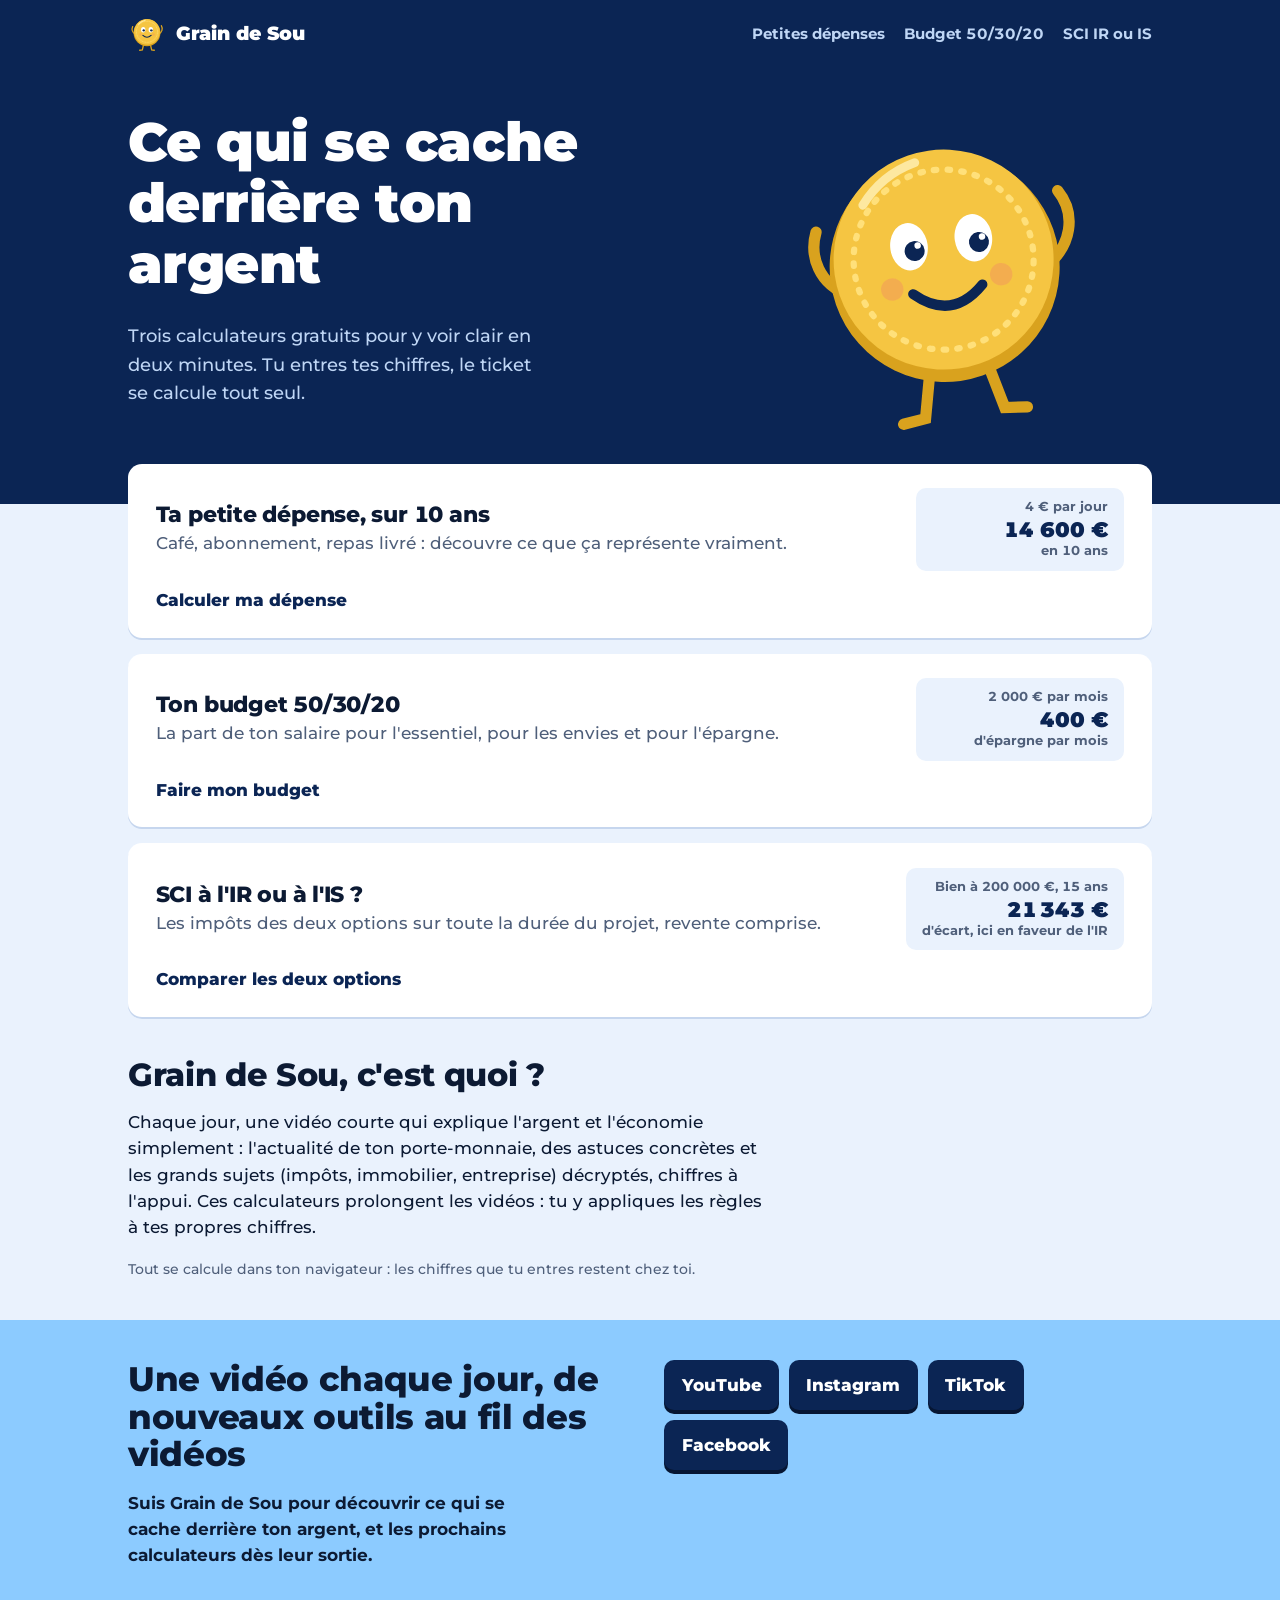
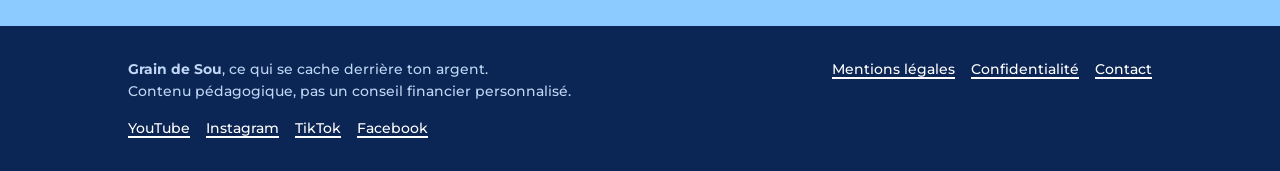
==== index.html @ 4efa2959 "Site de Grain de Sou : 3 calculateurs, version anonyme, palette bleue Co-Authored-By: Claude Opus 5." ====
<!DOCTYPE html>
<html lang="fr">
<head>
<meta charset="utf-8">
<meta name="viewport" content="width=device-width, initial-scale=1">
<title>Grain de Sou : les calculateurs gratuits</title>
<meta name="description" content="Calculateurs gratuits de Grain de Sou : le vrai prix des petites dépenses, le budget 50/30/20 et le comparatif SCI à l'IR ou à l'IS.">
<link rel="canonical" href="https://graindesou.studiominute.fr/">
<meta property="og:type" content="website">
<meta property="og:locale" content="fr_FR">
<meta property="og:site_name" content="Grain de Sou">
<meta property="og:title" content="Grain de Sou : les calculateurs gratuits">
<meta property="og:description" content="Calculateurs gratuits de Grain de Sou : le vrai prix des petites dépenses, le budget 50/30/20 et le comparatif SCI à l'IR ou à l'IS.">
<meta property="og:url" content="https://graindesou.studiominute.fr/">
<meta name="theme-color" content="#0B3D2E">
<link rel="icon" href="assets/sou.svg" type="image/svg+xml">
<link rel="preload" href="assets/fonts/montserrat-latin-900-normal.woff2" as="font" type="font/woff2" crossorigin>
<link rel="stylesheet" href="assets/style.css">
</head>
<body>
<header class="entete">
  <div class="cadre">
    <a class="marque" href=""><img src="assets/sou.svg" alt="" width="38" height="38">Grain de Sou</a>
    <nav class="nav" aria-label="Outils">
      <a href="petites-depenses/">Petites dépenses</a>
      <a href="budget/">Budget 50/30/20</a>
      <a href="sci-ir-ou-is/">SCI IR ou IS</a>
    </nav>
  </div>
</header>
<main>
<section class="accueil-haut">
  <div class="cadre">
    <div>
      <h1>Ce qui se cache derrière ton argent</h1>
      <p>Trois calculateurs gratuits pour y voir clair en deux minutes. Tu entres tes chiffres, le ticket se calcule tout seul.</p>
    </div>
    <svg class="sou-geant" xmlns="http://www.w3.org/2000/svg" viewBox="0 0 240 260" role="img" aria-label="Sou, la pièce mascotte de Grain de Sou">
  <g stroke="#D9A21E" stroke-width="9" stroke-linecap="round" fill="none">
    <path d="M42 140 C18 128 14 104 22 86"/>
    <path d="M198 140 C224 126 230 100 218 80"/>
    <path d="M96 212 L88 246 L70 248"/>
    <path d="M144 212 L152 246 L170 248"/>
  </g>
  <circle cx="120" cy="128" r="92" fill="#D9A21E"/>
  <circle cx="120" cy="122" r="88" fill="#F5C542"/>
  <circle cx="120" cy="122" r="72" fill="none" stroke="#FFE07A" stroke-width="5" stroke-dasharray="2 9" stroke-linecap="round"/>
  <ellipse cx="94" cy="108" rx="15" ry="19" fill="#fff"/>
  <ellipse cx="146" cy="108" rx="15" ry="19" fill="#fff"/>
  <circle cx="98" cy="112" r="8" fill="#0B2554"/>
  <circle cx="150" cy="112" r="8" fill="#0B2554"/>
  <circle cx="101" cy="108" r="2.6" fill="#fff"/>
  <circle cx="153" cy="108" r="2.6" fill="#fff"/>
  <path d="M92 146 Q120 172 148 146" fill="none" stroke="#0B2554" stroke-width="8" stroke-linecap="round"/>
  <circle cx="76" cy="140" r="9" fill="#F29C5A" opacity=".55"/>
  <circle cx="164" cy="140" r="9" fill="#F29C5A" opacity=".55"/>
  <path d="M62 70 Q80 48 108 42" fill="none" stroke="#FFF2B8" stroke-width="7" stroke-linecap="round" opacity=".8"/>
</svg>

  </div>
</section>
<div class="cadre outils">
  <a class="outil-ligne" href="petites-depenses/">
    <div><h2>Ta petite dépense, sur 10 ans</h2><p>Café, abonnement, repas livré : découvre ce que ça représente vraiment.</p></div>
    <div class="apercu"><small>4 € par jour</small><b>14 600 €</b><small>en 10 ans</small></div>
    <span class="ouvrir">Calculer ma dépense</span>
  </a>
  <a class="outil-ligne" href="budget/">
    <div><h2>Ton budget 50/30/20</h2><p>La part de ton salaire pour l'essentiel, pour les envies et pour l'épargne.</p></div>
    <div class="apercu"><small>2 000 € par mois</small><b>400 €</b><small>d'épargne par mois</small></div>
    <span class="ouvrir">Faire mon budget</span>
  </a>
  <a class="outil-ligne" href="sci-ir-ou-is/">
    <div><h2>SCI à l'IR ou à l'IS ?</h2><p>Les impôts des deux options sur toute la durée du projet, revente comprise.</p></div>
    <div class="apercu"><small>Bien à 200 000 €, 15 ans</small><b>21 343 €</b><small>d'écart, ici en faveur de l'IR</small></div>
    <span class="ouvrir">Comparer les deux options</span>
  </a>
</div>
<section class="cadre" style="padding-top:2.5rem"><div class="lecture">
  <h2>Grain de Sou, c'est quoi ?</h2>
  <p>Chaque jour, une vidéo courte qui explique l'argent et l'économie simplement : l'actualité de ton porte-monnaie, des astuces concrètes et les grands sujets (impôts, immobilier, entreprise) décryptés, chiffres à l'appui. Ces calculateurs prolongent les vidéos : tu y appliques les règles à tes propres chiffres.</p>
  <p class="petit">Tout se calcule dans ton navigateur : les chiffres que tu entres restent chez toi.</p>
</div></section>
<section class="inscription" aria-labelledby="titre-suivre">
  <div class="cadre">
    <div>
      <h2 id="titre-suivre">Une vidéo chaque jour, de nouveaux outils au fil des vidéos</h2>
      <p class="promesse">Suis Grain de Sou pour découvrir ce qui se cache derrière ton argent, et les prochains calculateurs dès leur sortie.</p>
    </div>
    <nav class="liens-reseaux" aria-label="Grain de Sou sur les réseaux"><a href="https://www.youtube.com/@graindesou" rel="noopener">YouTube</a><a href="https://www.instagram.com/graindesou" rel="noopener">Instagram</a><a href="https://www.tiktok.com/@graindesou" rel="noopener">TikTok</a><a href="https://www.facebook.com/profile.php?id=1434997603028314" rel="noopener">Facebook</a></nav>
  </div>
</section>
</main>
<footer class="pied-page">
  <div class="cadre">
    <div>
      <p><strong>Grain de Sou</strong>, ce qui se cache derrière ton argent.<br>Contenu pédagogique, pas un conseil financier personnalisé.</p>
      <nav aria-label="Réseaux"><a href="https://www.youtube.com/@graindesou" rel="noopener">YouTube</a> <a href="https://www.instagram.com/graindesou" rel="noopener">Instagram</a> <a href="https://www.tiktok.com/@graindesou" rel="noopener">TikTok</a> <a href="https://www.facebook.com/profile.php?id=1434997603028314" rel="noopener">Facebook</a></nav>
    </div>
    <nav aria-label="Informations">
      <a href="mentions-legales/">Mentions légales</a>
      <a href="confidentialite/">Confidentialité</a>
      <a href="mailto:graindesou@studiominute.fr">Contact</a>
    </nav>
  </div>
</footer>
<script src="assets/commun.js"></script>
</body>
</html>
---- assets/style.css ----
/* Grain de Sou – feuille de style commune */

@font-face { font-family: "Montserrat"; font-weight: 500; font-display: swap; src: url("fonts/montserrat-latin-500-normal.woff2") format("woff2"); }
@font-face { font-family: "Montserrat"; font-weight: 700; font-display: swap; src: url("fonts/montserrat-latin-700-normal.woff2") format("woff2"); }
@font-face { font-family: "Montserrat"; font-weight: 800; font-display: swap; src: url("fonts/montserrat-latin-800-normal.woff2") format("woff2"); }
@font-face { font-family: "Montserrat"; font-weight: 900; font-display: swap; src: url("fonts/montserrat-latin-900-normal.woff2") format("woff2"); }

:root {
  /* Palette « tout en bleus » (choix du 16/11/2026) ; les noms historiques sont gardés */
  --vert: #0B2554;          /* bleu marine : en-têtes, titres de chiffres */
  --vert-2: #173C80;        /* bleu roi */
  --or: #8CCBFF;            /* bleu ciel : accent, bande du bas */
  --or-fonce: #1F63D1;
  --sauge: #EAF2FD;         /* fond de page */
  --papier: #FFFFFF;        /* ticket */
  --encre: #0C1A33;
  --gris: #4F5F7A;
  --trait: #C6D6EE;
  --rouge: #B3361F;
  --vert-vif: #1F63D1;      /* montants positifs */
  --sur-fonce: #BFD6F5;
  --ombre-bouton: #061633;
  --rang-pair: #F4F8FE;
  --choix-actif: #DCEBFF;
  --avert-fond: #E3F1FF;
  --texte-bande: var(--encre);
  --mesure: 40rem;
  --rayon: 14px;
}

* { box-sizing: border-box; }
html { -webkit-text-size-adjust: 100%; }
body {
  margin: 0;
  font-family: "Montserrat", system-ui, sans-serif;
  font-weight: 500;
  font-size: 1.0625rem;
  line-height: 1.55;
  color: var(--encre);
  background: var(--sauge);
  font-variant-numeric: tabular-nums;
}
img, svg { display: block; max-width: 100%; }
a { color: var(--vert); text-decoration-thickness: 2px; text-underline-offset: 3px; }
a:hover { color: var(--vert-2); }
:focus-visible { outline: 3px solid var(--or); outline-offset: 3px; border-radius: 4px; }

h1, h2, h3 { line-height: 1.12; margin: 0 0 .5em; letter-spacing: -0.01em; }
h1 { font-weight: 900; font-size: clamp(2rem, 7vw, 3.4rem); }
h2 { font-weight: 800; font-size: clamp(1.45rem, 4.2vw, 2rem); }
h3 { font-weight: 800; font-size: 1.15rem; }
p { margin: 0 0 1em; }
.petit { font-size: .9rem; color: var(--gris); }

.cadre { width: min(100% - 2.5rem, 64rem); margin-inline: auto; }
.lecture { max-width: var(--mesure); }

/* ---------- En-tête ---------- */
.entete { background: var(--vert); color: #fff; }
.entete .cadre { display: flex; align-items: center; justify-content: space-between; gap: 1rem; padding: .9rem 0; }
.marque { display: flex; align-items: center; gap: .6rem; color: #fff; text-decoration: none; font-weight: 900; font-size: 1.2rem; }
.marque:hover { color: var(--or); }
.marque svg { width: 38px; height: 38px; }
.nav { display: flex; gap: 1.2rem; flex-wrap: wrap; }
.nav a { color: var(--sur-fonce); text-decoration: none; font-weight: 700; font-size: .95rem; }
.nav a:hover, .nav a[aria-current="page"] { color: var(--or); }
@media (max-width: 640px) { .nav { display: none; } }

/* ---------- Accueil ---------- */
.accueil-haut { background: var(--vert); color: #fff; padding: 2.5rem 0 4.5rem; overflow: hidden; }
.accueil-haut .cadre { display: grid; grid-template-columns: 1.4fr 1fr; align-items: center; gap: 2rem; }
.accueil-haut h1 { color: #fff; max-width: 14ch; }
.accueil-haut h1 span { color: var(--or); display: block; }
.accueil-haut p { color: var(--sur-fonce); font-size: 1.15rem; max-width: 34ch; }
.sou-geant { width: min(100%, 300px); justify-self: center; transform: rotate(-8deg); }
@media (prefers-reduced-motion: no-preference) {
  .sou-geant { animation: rebond 3.2s ease-in-out infinite; }
  @keyframes rebond { 0%,100% { transform: rotate(-8deg) translateY(0); } 50% { transform: rotate(-4deg) translateY(-10px); } }
}
@media (max-width: 700px) {
  .accueil-haut .cadre { grid-template-columns: 1fr; }
  .sou-geant { width: 150px; order: -1; justify-self: start; }
}

.outils { margin-top: -2.5rem; display: grid; gap: 1rem; }
.outil-ligne {
  display: grid; grid-template-columns: 1fr auto; gap: 1rem 2rem; align-items: center;
  background: var(--papier); border-radius: var(--rayon); padding: 1.4rem 1.6rem;
  text-decoration: none; color: var(--encre); border: 2px solid transparent;
  box-shadow: 0 2px 0 var(--trait);
}
.outil-ligne:hover { border-color: var(--or); color: var(--encre); }
.outil-ligne h2 { font-size: 1.35rem; margin-bottom: .25rem; }
.outil-ligne p { margin: 0; color: var(--gris); }
.outil-ligne .apercu {
  font-weight: 800; background: var(--sauge); border-radius: 10px; padding: .7rem 1rem; text-align: right; min-width: 13rem; line-height: 1.3;
}
.apercu small { display: block; font-weight: 600; color: var(--gris); font-size: .8rem; }
.apercu b { font-size: 1.3rem; font-weight: 900; color: var(--vert); }
.outil-ligne .ouvrir { grid-column: 1 / -1; font-weight: 800; color: var(--vert); }
@media (max-width: 640px) { .outil-ligne { grid-template-columns: 1fr; } .outil-ligne .apercu { text-align: left; min-width: 0; } }

/* ---------- Pages outil ---------- */
.outil-haut { background: var(--vert); color: #fff; padding: 2rem 0 2.2rem; }
.outil-haut h1 { color: #fff; font-size: clamp(1.8rem, 6vw, 2.8rem); max-width: 20ch; }
.outil-haut p { color: var(--sur-fonce); max-width: 46ch; margin: 0; font-size: 1.1rem; }

.atelier { display: grid; grid-template-columns: minmax(0, 1fr) minmax(0, 25rem); gap: 2rem; align-items: start; padding: 2rem 0 1rem; }
@media (max-width: 860px) { .atelier { grid-template-columns: 1fr; } }

.saisie { background: #fff; border-radius: var(--rayon); padding: 1.5rem; box-shadow: 0 2px 0 var(--trait); }
.saisie fieldset { border: 0; padding: 0; margin: 0 0 1.5rem; }
.saisie fieldset:last-child { margin-bottom: 0; }
.saisie legend { font-weight: 800; font-size: 1.05rem; padding: 0; margin-bottom: .8rem; color: var(--vert); }
.champs { display: grid; grid-template-columns: repeat(auto-fit, minmax(13rem, 1fr)); gap: 1rem 1.2rem; }
.champ label, .champ .titre { display: block; font-weight: 700; font-size: .95rem; margin-bottom: .3rem; }
.champ .aide { display: block; font-size: .82rem; color: var(--gris); margin-top: .25rem; line-height: 1.35; }
.unite { display: flex; align-items: stretch; border: 2px solid var(--trait); border-radius: 10px; background: #fff; overflow: hidden; }
.unite:focus-within { border-color: var(--vert); }
.unite input, .unite select { flex: 1; min-width: 0; border: 0; padding: .65rem .75rem; font: inherit; font-weight: 700; color: var(--encre); background: transparent; }
.unite input:focus, .unite select:focus { outline: none; }
.unite span { display: grid; place-items: center; padding: 0 .75rem; background: var(--sauge); color: var(--gris); font-weight: 700; font-size: .9rem; }
select.seul, input.seul { width: 100%; border: 2px solid var(--trait); border-radius: 10px; padding: .65rem .75rem; font: inherit; font-weight: 700; color: var(--encre); background: #fff; }
select.seul:focus, input.seul:focus { outline: none; border-color: var(--vert); }

.raccourcis { display: flex; flex-wrap: wrap; gap: .5rem; margin-bottom: 1.2rem; }
.raccourcis button {
  font: inherit; font-size: .9rem; font-weight: 700; border: 2px solid var(--trait); background: var(--sauge);
  color: var(--encre); border-radius: 999px; padding: .4rem .85rem; cursor: pointer;
}
.raccourcis button:hover { border-color: var(--or); }
.raccourcis button[aria-pressed="true"] { background: var(--or); border-color: var(--or); }

.choix { display: flex; flex-wrap: wrap; gap: .5rem; }
.choix label { display: inline-flex; align-items: center; gap: .4rem; border: 2px solid var(--trait); border-radius: 10px; padding: .45rem .75rem; font-weight: 700; font-size: .92rem; cursor: pointer; }
.choix input { accent-color: var(--vert); }
.choix label:has(input:checked) { border-color: var(--vert); background: var(--choix-actif); }
.case { display: flex; gap: .6rem; align-items: flex-start; font-weight: 700; font-size: .95rem; cursor: pointer; }
.case input { margin-top: .25rem; accent-color: var(--vert); width: 1.1rem; height: 1.1rem; flex: none; }

details.plus { border-top: 2px dashed var(--trait); padding-top: 1rem; }
details.plus summary { cursor: pointer; font-weight: 800; color: var(--vert); }
details.plus[open] summary { margin-bottom: 1rem; }

/* ---------- Le ticket (résultat) ---------- */
.ticket {
  position: sticky; top: 1rem;
  background: var(--papier); color: var(--encre);
  padding: 1.6rem 1.5rem 2.4rem;
  --dent: 12px;
  -webkit-mask: conic-gradient(from -45deg at bottom, #0000, #000 1deg 89deg, #0000 90deg) bottom / calc(2 * var(--dent)) var(--dent) repeat-x, linear-gradient(#000 0 0) top / 100% calc(100% - var(--dent)) no-repeat;
          mask: conic-gradient(from -45deg at bottom, #0000, #000 1deg 89deg, #0000 90deg) bottom / calc(2 * var(--dent)) var(--dent) repeat-x, linear-gradient(#000 0 0) top / 100% calc(100% - var(--dent)) no-repeat;
  filter: drop-shadow(0 3px 0 rgba(0,0,0,.10));
}
@media (max-width: 860px) { .ticket { position: static; } }
.ticket-tete { text-align: center; border-bottom: 2px dashed var(--trait); padding-bottom: .9rem; margin-bottom: .9rem; }
.ticket-tete strong { display: block; font-weight: 900; font-size: 1.05rem; letter-spacing: .02em; }
.ticket-tete span { font-size: .82rem; color: var(--gris); }
.ligne { display: flex; justify-content: space-between; gap: 1rem; padding: .3rem 0; font-size: .97rem; }
.ligne b { font-weight: 800; white-space: nowrap; }
.ligne.sep { border-top: 2px dashed var(--trait); margin-top: .5rem; padding-top: .8rem; }
.total { border-top: 3px solid var(--encre); margin-top: .9rem; padding-top: .9rem; }
.total .etiquette { font-weight: 800; font-size: .95rem; }
.total .montant { display: block; font-weight: 900; font-size: clamp(2.2rem, 8vw, 2.9rem); line-height: 1.05; color: var(--vert); letter-spacing: -0.02em; }
.total .montant.rouge { color: var(--rouge); }
.ticket .phrase { margin: 1rem 0 0; font-weight: 700; font-size: .98rem; }
.ticket .pied { margin: 1rem 0 0; font-size: .8rem; color: var(--gris); text-align: center; }
.positif { color: var(--vert-vif); }
.negatif { color: var(--rouge); }

/* Barres (budget, SCI) */
.barres { display: grid; gap: .8rem; margin-top: 1rem; }
.barre .haut { display: flex; justify-content: space-between; font-weight: 700; font-size: .9rem; margin-bottom: .25rem; }
.barre .piste { height: 14px; background: var(--sauge); border-radius: 99px; position: relative; overflow: hidden; }
.barre .rempli { height: 100%; border-radius: 99px; background: var(--vert); transition: width .35s ease; }
.barre .rempli.or { background: var(--or); }
.barre .rempli.rouge { background: var(--rouge); }
.barre .repere { position: absolute; top: -3px; bottom: -3px; width: 3px; background: var(--encre); }
@media (prefers-reduced-motion: reduce) { .barre .rempli { transition: none; } }

/* ---------- Explications ---------- */
.explications { padding: 1.5rem 0 1rem; }
.explications h2 { margin-top: 1.5rem; }
.explications ul { padding-left: 1.2rem; }
.explications li { margin-bottom: .45rem; }
.tableau-defile { overflow-x: auto; background: #fff; border-radius: var(--rayon); box-shadow: 0 2px 0 var(--trait); }
table { border-collapse: collapse; width: 100%; font-size: .9rem; }
th, td { padding: .55rem .75rem; text-align: right; white-space: nowrap; border-bottom: 1px solid var(--sauge); }
th:first-child, td:first-child { text-align: left; }
thead th { background: var(--vert); color: #fff; font-weight: 700; white-space: normal; vertical-align: bottom; line-height: 1.25; min-width: 7rem; }
thead th:first-child { min-width: 0; }
tbody tr:nth-child(even) { background: var(--rang-pair); }
tfoot td { font-weight: 900; border-top: 2px solid var(--encre); }

.avertissement { background: var(--avert-fond); border-left: 5px solid var(--or); padding: 1rem 1.2rem; border-radius: 0 10px 10px 0; font-size: .95rem; }
.avertissement p:last-child { margin-bottom: 0; }

/* ---------- Inscription ---------- */
.inscription { background: var(--or); color: var(--texte-bande); padding: 2.5rem 0; margin-top: 2.5rem; }
.inscription .cadre { display: grid; grid-template-columns: 1fr 1fr; gap: 1.5rem 3rem; align-items: start; }
@media (max-width: 760px) { .inscription .cadre { grid-template-columns: 1fr; } }
.inscription h2 { font-size: clamp(1.5rem, 5vw, 2.1rem); }
.inscription .promesse { font-weight: 600; max-width: 36ch; }
.form-inscription { display: grid; gap: .8rem; }
.form-inscription .rangee { display: flex; gap: .5rem; flex-wrap: wrap; }
.form-inscription input[type="email"] { flex: 1 1 14rem; min-width: 0; border: 3px solid var(--encre); border-radius: 10px; padding: .75rem .9rem; font: inherit; font-weight: 700; background: #fff; }
.form-inscription input[type="email"]:focus { outline: 3px solid var(--vert); outline-offset: 2px; }
.bouton {
  font: inherit; font-weight: 900; background: var(--vert); color: #fff; border: 0; border-radius: 10px;
  padding: .85rem 1.3rem; cursor: pointer; box-shadow: 0 4px 0 var(--ombre-bouton);
}
.bouton:hover { background: var(--vert-2); }
.bouton:active { transform: translateY(2px); box-shadow: 0 2px 0 var(--ombre-bouton); }
.bouton[disabled] { opacity: .6; cursor: wait; }
.form-inscription .case { font-weight: 600; font-size: .88rem; }
.form-inscription .case input { accent-color: var(--vert); }
.message-form { font-weight: 800; min-height: 1.5em; margin: 0; }
.message-form.erreur { color: var(--rouge); }
.cache-robot { position: absolute; left: -9999px; width: 1px; height: 1px; overflow: hidden; }

/* ---------- Pied de page ---------- */
.pied-page { background: var(--vert); color: var(--sur-fonce); padding: 2rem 0; font-size: .9rem; }
.pied-page .cadre { display: flex; flex-wrap: wrap; justify-content: space-between; gap: 1rem; }
.pied-page a { color: #fff; }
.pied-page nav { display: flex; flex-wrap: wrap; gap: 1rem; }

/* ---------- Pages de texte ---------- */
.texte { background: #fff; border-radius: var(--rayon); padding: 2rem 1.6rem; margin: 2rem auto; box-shadow: 0 2px 0 var(--trait); }
.texte h1 { font-size: clamp(1.8rem, 5vw, 2.4rem); }
.texte h2 { font-size: 1.3rem; margin-top: 1.8rem; }
.a-completer { background: #FFE58F; padding: 0 .3em; border-radius: 4px; font-weight: 700; }

.visually-hidden { position: absolute !important; width: 1px; height: 1px; overflow: hidden; clip: rect(0 0 0 0); white-space: nowrap; }

/* Résumé collant sur téléphone : le résultat reste visible pendant la saisie */
.resume-mobile { display: none; }
@media (max-width: 860px) {
  .resume-mobile {
    display: flex; position: fixed; left: .75rem; right: .75rem; bottom: .75rem; z-index: 10;
    align-items: center; justify-content: space-between; gap: .8rem;
    background: var(--vert); color: #fff; border-radius: 12px; padding: .7rem 1rem;
    text-decoration: none; font-weight: 700; font-size: .92rem; box-shadow: 0 6px 18px rgba(11,61,46,.35);
  }
  .resume-mobile b { color: var(--or); font-weight: 900; font-size: 1.1rem; white-space: nowrap; }
  .resume-mobile[hidden] { display: none; }
}
@media (max-width: 860px) { body:has(.ticket) { padding-bottom: 4.5rem; } }

/* Bande « Suis Grain de Sou » (tant que l'inscription est fermée) */
.liens-reseaux { display: flex; flex-wrap: wrap; gap: .6rem; }
.liens-reseaux a { font-weight: 800; text-decoration: none; background: var(--vert); color: #fff; border-radius: 10px; padding: .75rem 1.1rem; box-shadow: 0 4px 0 var(--ombre-bouton); }
.liens-reseaux a:hover { background: var(--vert-2); color: #fff; }
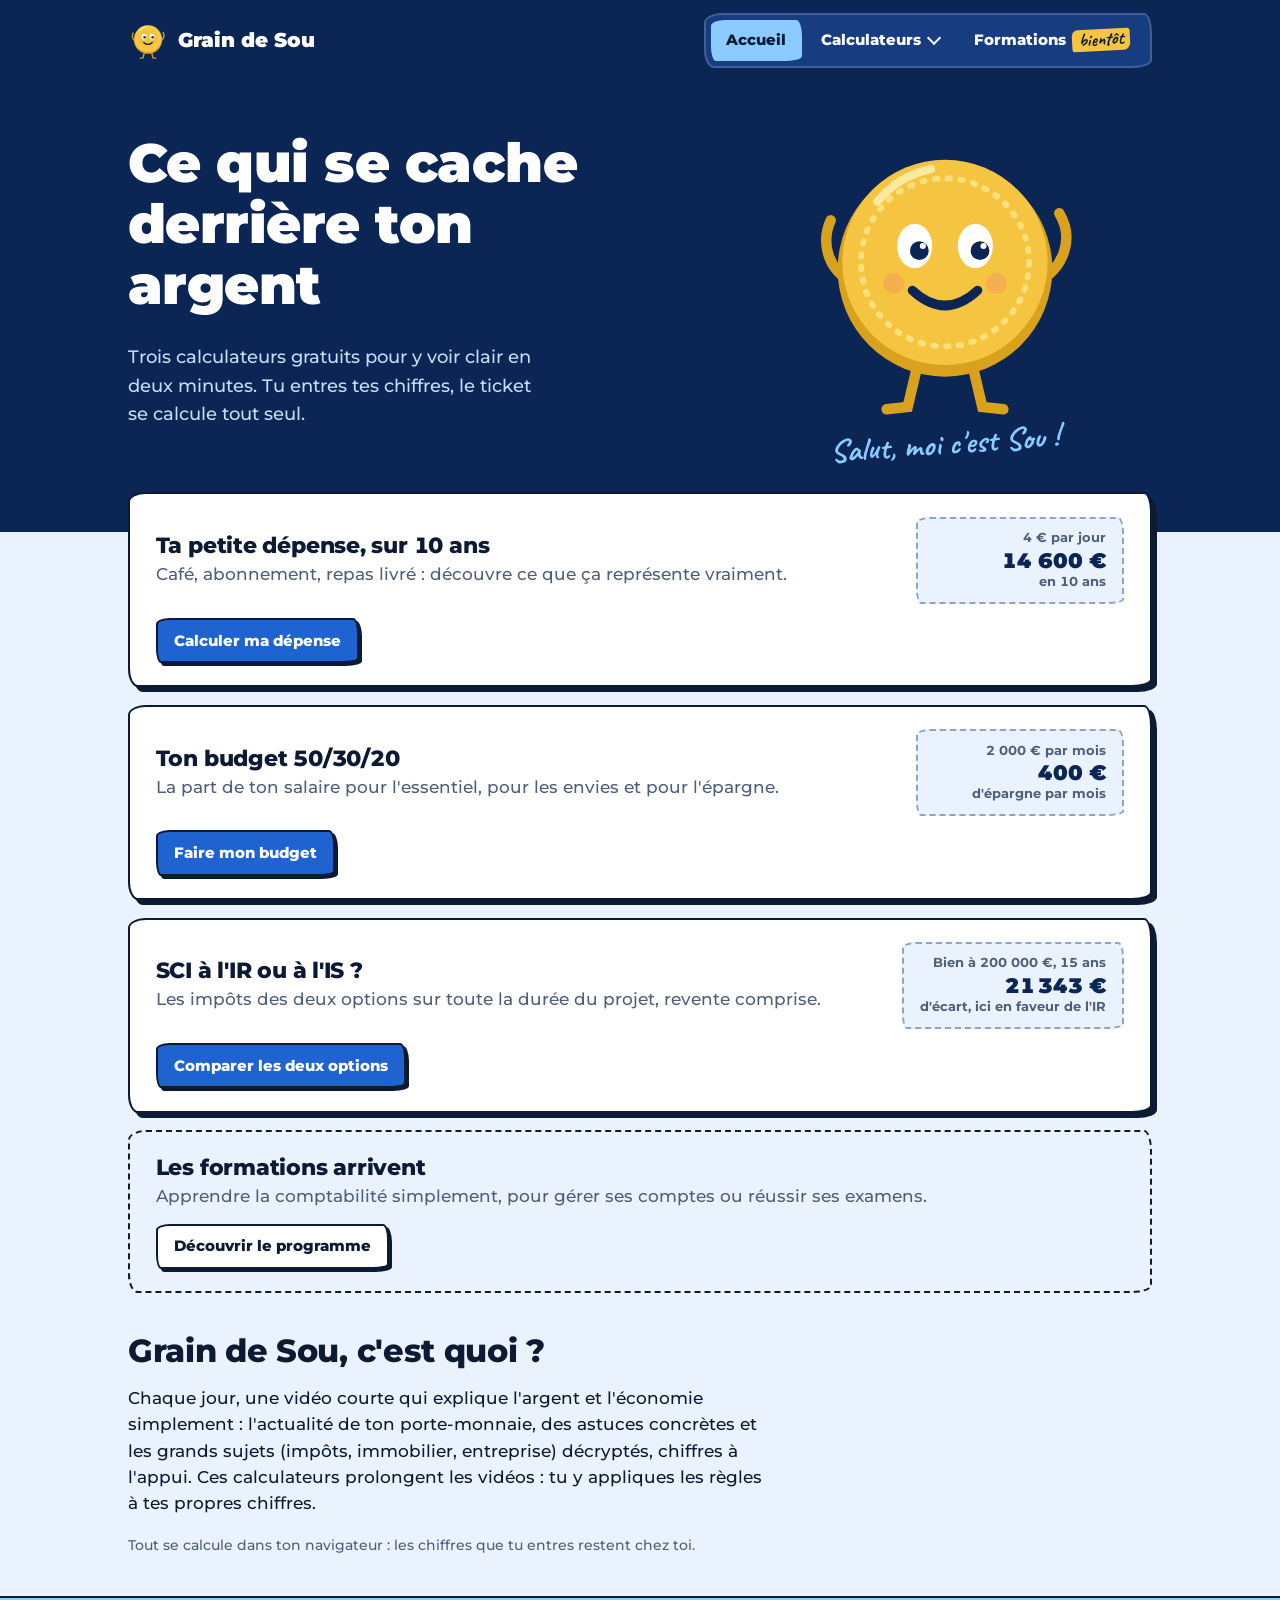
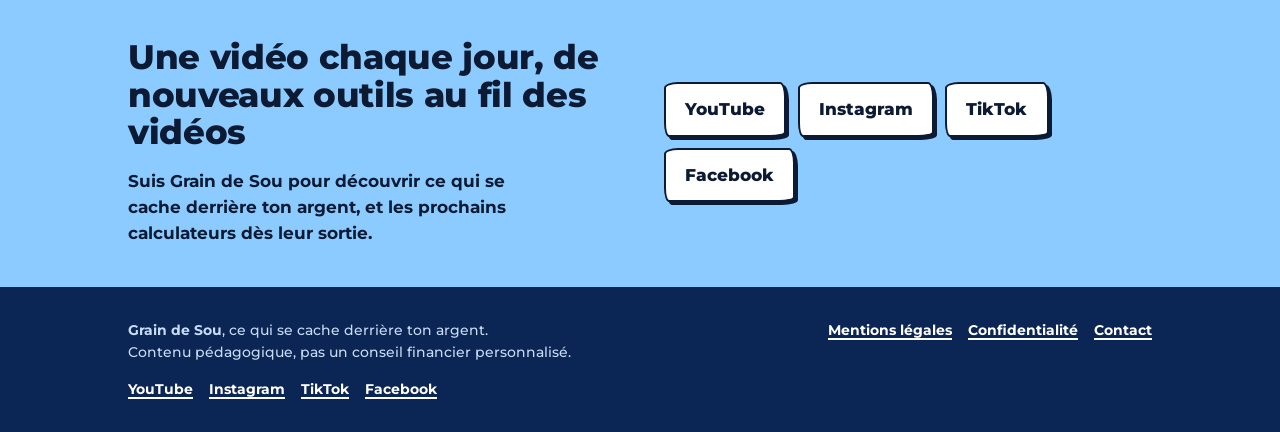
==== commit 3d153e66: "Menu encadré (Accueil, Calculateurs en liste déroulante, Formations), style fait main, boutons visib" ====
--- a/index.html
+++ b/index.html
@@ -12,19 +12,28 @@
 <meta property="og:title" content="Grain de Sou : les calculateurs gratuits">
 <meta property="og:description" content="Calculateurs gratuits de Grain de Sou : le vrai prix des petites dépenses, le budget 50/30/20 et le comparatif SCI à l'IR ou à l'IS.">
 <meta property="og:url" content="https://graindesou.studiominute.fr/">
-<meta name="theme-color" content="#0B3D2E">
+<meta name="theme-color" content="#0B2554">
 <link rel="icon" href="assets/sou.svg" type="image/svg+xml">
 <link rel="preload" href="assets/fonts/montserrat-latin-900-normal.woff2" as="font" type="font/woff2" crossorigin>
+<link rel="preload" href="assets/fonts/caveat-latin-700-normal.woff2" as="font" type="font/woff2" crossorigin>
 <link rel="stylesheet" href="assets/style.css">
 </head>
 <body>
 <header class="entete">
-  <div class="cadre">
-    <a class="marque" href=""><img src="assets/sou.svg" alt="" width="38" height="38">Grain de Sou</a>
-    <nav class="nav" aria-label="Outils">
-      <a href="petites-depenses/">Petites dépenses</a>
-      <a href="budget/">Budget 50/30/20</a>
-      <a href="sci-ir-ou-is/">SCI IR ou IS</a>
+  <div class="cadre barre">
+    <a class="marque" href=""><img src="assets/sou.svg" alt="" width="40" height="40">Grain de Sou</a>
+    <button class="menu-bouton" type="button" aria-expanded="false" aria-controls="menu">Menu</button>
+    <nav class="menu" id="menu" aria-label="Menu principal">
+      <a class="onglet" href="" aria-current="page">Accueil</a>
+      <details class="deroulant">
+        <summary class="onglet">Calculateurs</summary>
+        <ul>
+          <li><a href="petites-depenses/"><strong>Petites dépenses</strong><span>Le vrai prix d'une dépense qui revient</span></a></li>
+          <li><a href="budget/"><strong>Budget 50/30/20</strong><span>La part de ton salaire pour chaque poste</span></a></li>
+          <li><a href="sci-ir-ou-is/"><strong>SCI à l'IR ou à l'IS</strong><span>Les impôts des deux options, revente comprise</span></a></li>
+        </ul>
+      </details>
+      <a class="onglet" href="formations/">Formations <span class="badge">bientôt</span></a>
     </nav>
   </div>
 </header>
@@ -35,7 +44,7 @@
       <h1>Ce qui se cache derrière ton argent</h1>
       <p>Trois calculateurs gratuits pour y voir clair en deux minutes. Tu entres tes chiffres, le ticket se calcule tout seul.</p>
     </div>
-    <svg class="sou-geant" xmlns="http://www.w3.org/2000/svg" viewBox="0 0 240 260" role="img" aria-label="Sou, la pièce mascotte de Grain de Sou">
+    <div class="sou-zone"><svg class="sou-geant" xmlns="http://www.w3.org/2000/svg" viewBox="0 0 240 260" role="img" aria-label="Sou, la pièce mascotte de Grain de Sou">
   <g stroke="#D9A21E" stroke-width="9" stroke-linecap="round" fill="none">
     <path d="M42 140 C18 128 14 104 22 86"/>
     <path d="M198 140 C224 126 230 100 218 80"/>
@@ -56,24 +65,28 @@
   <circle cx="164" cy="140" r="9" fill="#F29C5A" opacity=".55"/>
   <path d="M62 70 Q80 48 108 42" fill="none" stroke="#FFF2B8" stroke-width="7" stroke-linecap="round" opacity=".8"/>
 </svg>
-
+<p class="note-main">Salut, moi c'est Sou !</p></div>
   </div>
 </section>
 <div class="cadre outils">
   <a class="outil-ligne" href="petites-depenses/">
     <div><h2>Ta petite dépense, sur 10 ans</h2><p>Café, abonnement, repas livré : découvre ce que ça représente vraiment.</p></div>
     <div class="apercu"><small>4 € par jour</small><b>14 600 €</b><small>en 10 ans</small></div>
-    <span class="ouvrir">Calculer ma dépense</span>
+    <span class="bouton petit-bouton">Calculer ma dépense</span>
   </a>
   <a class="outil-ligne" href="budget/">
     <div><h2>Ton budget 50/30/20</h2><p>La part de ton salaire pour l'essentiel, pour les envies et pour l'épargne.</p></div>
     <div class="apercu"><small>2 000 € par mois</small><b>400 €</b><small>d'épargne par mois</small></div>
-    <span class="ouvrir">Faire mon budget</span>
+    <span class="bouton petit-bouton">Faire mon budget</span>
   </a>
   <a class="outil-ligne" href="sci-ir-ou-is/">
     <div><h2>SCI à l'IR ou à l'IS ?</h2><p>Les impôts des deux options sur toute la durée du projet, revente comprise.</p></div>
     <div class="apercu"><small>Bien à 200 000 €, 15 ans</small><b>21 343 €</b><small>d'écart, ici en faveur de l'IR</small></div>
-    <span class="ouvrir">Comparer les deux options</span>
+    <span class="bouton petit-bouton">Comparer les deux options</span>
+  </a>
+  <a class="outil-ligne bientot" href="formations/">
+    <div><h2>Les formations arrivent</h2><p>Apprendre la comptabilité simplement, pour gérer ses comptes ou réussir ses examens.</p></div>
+    <span class="bouton petit-bouton secondaire">Découvrir le programme</span>
   </a>
 </div>
 <section class="cadre" style="padding-top:2.5rem"><div class="lecture">
@@ -87,7 +100,7 @@
       <h2 id="titre-suivre">Une vidéo chaque jour, de nouveaux outils au fil des vidéos</h2>
       <p class="promesse">Suis Grain de Sou pour découvrir ce qui se cache derrière ton argent, et les prochains calculateurs dès leur sortie.</p>
     </div>
-    <nav class="liens-reseaux" aria-label="Grain de Sou sur les réseaux"><a href="https://www.youtube.com/@graindesou" rel="noopener">YouTube</a><a href="https://www.instagram.com/graindesou" rel="noopener">Instagram</a><a href="https://www.tiktok.com/@graindesou" rel="noopener">TikTok</a><a href="https://www.facebook.com/profile.php?id=1434997603028314" rel="noopener">Facebook</a></nav>
+    <nav class="liens-reseaux" aria-label="Grain de Sou sur les réseaux"><a class="bouton secondaire" href="https://www.youtube.com/@graindesou" rel="noopener">YouTube</a><a class="bouton secondaire" href="https://www.instagram.com/graindesou" rel="noopener">Instagram</a><a class="bouton secondaire" href="https://www.tiktok.com/@graindesou" rel="noopener">TikTok</a><a class="bouton secondaire" href="https://www.facebook.com/profile.php?id=1434997603028314" rel="noopener">Facebook</a></nav>
   </div>
 </section>
 </main>
--- a/assets/style.css
+++ b/assets/style.css
@@ -1,31 +1,36 @@
-/* Grain de Sou – feuille de style commune */
+/* Grain de Sou – feuille de style commune (palette « tout en bleus », style « fait main ») */
 
 @font-face { font-family: "Montserrat"; font-weight: 500; font-display: swap; src: url("fonts/montserrat-latin-500-normal.woff2") format("woff2"); }
 @font-face { font-family: "Montserrat"; font-weight: 700; font-display: swap; src: url("fonts/montserrat-latin-700-normal.woff2") format("woff2"); }
 @font-face { font-family: "Montserrat"; font-weight: 800; font-display: swap; src: url("fonts/montserrat-latin-800-normal.woff2") format("woff2"); }
 @font-face { font-family: "Montserrat"; font-weight: 900; font-display: swap; src: url("fonts/montserrat-latin-900-normal.woff2") format("woff2"); }
+@font-face { font-family: "Caveat"; font-weight: 700; font-display: swap; src: url("fonts/caveat-latin-700-normal.woff2") format("woff2"); }
 
 :root {
-  /* Palette « tout en bleus » (choix du 16/11/2026) ; les noms historiques sont gardés */
-  --vert: #0B2554;          /* bleu marine : en-têtes, titres de chiffres */
-  --vert-2: #173C80;        /* bleu roi */
+  /* Les noms historiques (vert, or, sauge) sont gardés : seules les valeurs ont changé le 16/11/2026 */
+  --vert: #0B2554;          /* bleu marine : en-têtes, grands chiffres */
+  --vert-2: #173C80;        /* bleu roi foncé : cadre du menu */
   --or: #8CCBFF;            /* bleu ciel : accent, bande du bas */
-  --or-fonce: #1F63D1;
+  --or-fonce: #1F63D1;      /* bleu vif : boutons */
   --sauge: #EAF2FD;         /* fond de page */
-  --papier: #FFFFFF;        /* ticket */
+  --papier: #FFFFFF;
   --encre: #0C1A33;
   --gris: #4F5F7A;
   --trait: #C6D6EE;
+  --champ: #8DA3C7;         /* contour des champs à remplir */
   --rouge: #B3361F;
-  --vert-vif: #1F63D1;      /* montants positifs */
-  --sur-fonce: #BFD6F5;
-  --ombre-bouton: #061633;
+  --vert-vif: #1F63D1;
+  --piece: #F5C542;         /* or de la pièce Sou, pour les petites touches */
+  --sur-fonce: #C9DCF6;
   --rang-pair: #F4F8FE;
   --choix-actif: #DCEBFF;
   --avert-fond: #E3F1FF;
   --texte-bande: var(--encre);
+  /* Coins irréguliers, comme tracés à la main */
+  --main-levee: 18px 8px 20px 10px / 10px 20px 8px 18px;
+  --main-levee-bouton: 14px 6px 16px 5px / 6px 15px 5px 14px;
   --mesure: 40rem;
-  --rayon: 14px;
+  --main: "Caveat", "Comic Sans MS", cursive;
 }
 
 * { box-sizing: border-box; }
@@ -39,11 +44,14 @@
   color: var(--encre);
   background: var(--sauge);
   font-variant-numeric: tabular-nums;
+  -webkit-font-smoothing: antialiased;
+  -moz-osx-font-smoothing: grayscale;
+  text-rendering: optimizeLegibility;
 }
 img, svg { display: block; max-width: 100%; }
-a { color: var(--vert); text-decoration-thickness: 2px; text-underline-offset: 3px; }
-a:hover { color: var(--vert-2); }
-:focus-visible { outline: 3px solid var(--or); outline-offset: 3px; border-radius: 4px; }
+a { color: var(--or-fonce); text-decoration-thickness: 2px; text-underline-offset: 3px; font-weight: 700; }
+a:hover { color: var(--vert); }
+:focus-visible { outline: 3px solid var(--piece); outline-offset: 3px; border-radius: 6px; }
 
 h1, h2, h3 { line-height: 1.12; margin: 0 0 .5em; letter-spacing: -0.01em; }
 h1 { font-weight: 900; font-size: clamp(2rem, 7vw, 3.4rem); }
@@ -55,91 +63,157 @@
 .cadre { width: min(100% - 2.5rem, 64rem); margin-inline: auto; }
 .lecture { max-width: var(--mesure); }
 
-/* ---------- En-tête ---------- */
-.entete { background: var(--vert); color: #fff; }
-.entete .cadre { display: flex; align-items: center; justify-content: space-between; gap: 1rem; padding: .9rem 0; }
-.marque { display: flex; align-items: center; gap: .6rem; color: #fff; text-decoration: none; font-weight: 900; font-size: 1.2rem; }
+/* Écriture manuscrite, pour les petites notes */
+.note-main { font-family: var(--main); font-weight: 700; font-size: 1.75rem; line-height: 1; color: var(--or); margin: 0; transform: rotate(-4deg); }
+.note-main.clair { display: inline-block; margin-bottom: .6rem; }
+
+/* ---------- Boutons ---------- */
+.bouton {
+  display: inline-block; font: inherit; font-weight: 800; text-decoration: none; cursor: pointer;
+  background: var(--or-fonce); color: #fff; border: 2.5px solid var(--encre);
+  border-radius: var(--main-levee-bouton); padding: .75rem 1.2rem;
+  box-shadow: 3px 3px 0 var(--encre); transition: transform .12s ease, box-shadow .12s ease;
+}
+.bouton:hover { color: #fff; transform: translate(-1px, -1px); box-shadow: 4px 4px 0 var(--encre); }
+.bouton:active { transform: translate(2px, 2px); box-shadow: 1px 1px 0 var(--encre); }
+.bouton.secondaire { background: #fff; color: var(--encre); }
+.bouton[disabled] { opacity: .6; cursor: wait; }
+.petit-bouton { padding: .55rem 1rem; font-size: .95rem; }
+
+/* ---------- En-tête et menu ---------- */
+.entete { background: var(--vert); color: #fff; position: relative; z-index: 20; }
+.barre { display: flex; align-items: center; justify-content: space-between; gap: 1rem; padding: .8rem 0; }
+.marque { display: flex; align-items: center; gap: .6rem; color: #fff; text-decoration: none; font-weight: 900; font-size: 1.25rem; }
 .marque:hover { color: var(--or); }
-.marque svg { width: 38px; height: 38px; }
-.nav { display: flex; gap: 1.2rem; flex-wrap: wrap; }
-.nav a { color: var(--sur-fonce); text-decoration: none; font-weight: 700; font-size: .95rem; }
-.nav a:hover, .nav a[aria-current="page"] { color: var(--or); }
-@media (max-width: 640px) { .nav { display: none; } }
+.marque img { width: 40px; height: 40px; }
+
+.menu {
+  display: flex; align-items: center; gap: .25rem;
+  background: var(--vert-2); border: 2px solid rgba(255,255,255,.18);
+  border-radius: var(--main-levee); padding: .3rem;
+}
+.onglet {
+  display: inline-flex; align-items: center; gap: .4rem; cursor: pointer; list-style: none;
+  color: #fff; text-decoration: none; font-weight: 800; font-size: .95rem;
+  padding: .55rem .95rem; border-radius: var(--main-levee-bouton);
+}
+.onglet::-webkit-details-marker { display: none; }
+.onglet:hover { background: rgba(255,255,255,.14); color: #fff; }
+.onglet[aria-current="page"], .onglet.actif { background: var(--or); color: var(--encre); }
+summary.onglet::after { content: ""; width: .5rem; height: .5rem; border-right: 2.5px solid currentColor; border-bottom: 2.5px solid currentColor; transform: translateY(-2px) rotate(45deg); margin-left: .15rem; }
+details[open] > summary.onglet::after { transform: translateY(2px) rotate(-135deg); }
+.badge { font-family: var(--main); font-size: 1.15rem; line-height: 1; background: var(--piece); color: var(--encre); padding: .05rem .4rem .15rem; border-radius: 6px 3px 7px 3px; transform: rotate(-3deg); }
+
+.deroulant { position: relative; }
+.deroulant ul {
+  position: absolute; top: calc(100% + .6rem); left: 50%; translate: -50% 0; z-index: 30;
+  list-style: none; margin: 0; padding: .5rem; width: min(22rem, 90vw);
+  background: #fff; color: var(--encre); border: 2.5px solid var(--encre);
+  border-radius: var(--main-levee); box-shadow: 5px 5px 0 var(--encre);
+}
+.deroulant li a { display: block; padding: .65rem .8rem; border-radius: 10px; text-decoration: none; color: var(--encre); font-weight: 500; }
+.deroulant li a strong { display: block; font-weight: 800; }
+.deroulant li a span { display: block; font-size: .85rem; color: var(--gris); }
+.deroulant li a:hover, .deroulant li a[aria-current="page"] { background: var(--choix-actif); }
+
+.menu-bouton {
+  display: none; font: inherit; font-weight: 800; color: #fff; background: var(--vert-2);
+  border: 2px solid rgba(255,255,255,.4); border-radius: var(--main-levee-bouton); padding: .5rem 1rem; cursor: pointer;
+}
+@media (max-width: 760px) {
+  .menu-bouton { display: inline-block; }
+  .menu { display: none; position: absolute; left: 1.25rem; right: 1.25rem; top: calc(100% - .2rem); flex-direction: column; align-items: stretch; padding: .5rem; box-shadow: 0 10px 24px rgba(0,0,0,.25); }
+  .menu.ouvert { display: flex; }
+  .onglet { display: flex; justify-content: space-between; }
+  .deroulant ul { position: static; translate: none; width: auto; margin: .3rem 0; box-shadow: none; border-width: 2px; }
+}
 
 /* ---------- Accueil ---------- */
 .accueil-haut { background: var(--vert); color: #fff; padding: 2.5rem 0 4.5rem; overflow: hidden; }
 .accueil-haut .cadre { display: grid; grid-template-columns: 1.4fr 1fr; align-items: center; gap: 2rem; }
 .accueil-haut h1 { color: #fff; max-width: 14ch; }
-.accueil-haut h1 span { color: var(--or); display: block; }
 .accueil-haut p { color: var(--sur-fonce); font-size: 1.15rem; max-width: 34ch; }
-.sou-geant { width: min(100%, 300px); justify-self: center; transform: rotate(-8deg); }
+.sou-zone { justify-self: center; display: grid; justify-items: center; gap: .3rem; }
+.sou-geant { width: min(100%, 280px); }
+.sou-zone .note-main { color: var(--or); font-size: 2rem; }
 @media (prefers-reduced-motion: no-preference) {
   .sou-geant { animation: rebond 3.2s ease-in-out infinite; }
-  @keyframes rebond { 0%,100% { transform: rotate(-8deg) translateY(0); } 50% { transform: rotate(-4deg) translateY(-10px); } }
+  @keyframes rebond { 0%,100% { transform: translateY(0); } 50% { transform: translateY(-10px); } }
 }
 @media (max-width: 700px) {
   .accueil-haut .cadre { grid-template-columns: 1fr; }
-  .sou-geant { width: 150px; order: -1; justify-self: start; }
-}
-
-.outils { margin-top: -2.5rem; display: grid; gap: 1rem; }
+  .sou-zone { order: -1; justify-self: start; grid-template-columns: auto auto; align-items: center; gap: 1rem; }
+  .sou-geant { width: 120px; }
+  .sou-zone .note-main { font-size: 1.6rem; }
+}
+
+.outils { margin-top: -2.5rem; display: grid; gap: 1.1rem; }
 .outil-ligne {
-  display: grid; grid-template-columns: 1fr auto; gap: 1rem 2rem; align-items: center;
-  background: var(--papier); border-radius: var(--rayon); padding: 1.4rem 1.6rem;
-  text-decoration: none; color: var(--encre); border: 2px solid transparent;
-  box-shadow: 0 2px 0 var(--trait);
-}
-.outil-ligne:hover { border-color: var(--or); color: var(--encre); }
+  display: grid; grid-template-columns: 1fr auto; gap: .9rem 2rem; align-items: center;
+  background: var(--papier); padding: 1.4rem 1.6rem; text-decoration: none; color: var(--encre); font-weight: 500;
+  border: 2.5px solid var(--encre); border-radius: var(--main-levee); box-shadow: 5px 5px 0 var(--encre);
+  transition: transform .12s ease, box-shadow .12s ease;
+}
+.outil-ligne:hover { color: var(--encre); transform: translate(-2px, -2px); box-shadow: 7px 7px 0 var(--encre); }
+.outil-ligne:active { transform: translate(2px, 2px); box-shadow: 2px 2px 0 var(--encre); }
 .outil-ligne h2 { font-size: 1.35rem; margin-bottom: .25rem; }
 .outil-ligne p { margin: 0; color: var(--gris); }
 .outil-ligne .apercu {
-  font-weight: 800; background: var(--sauge); border-radius: 10px; padding: .7rem 1rem; text-align: right; min-width: 13rem; line-height: 1.3;
+  font-weight: 800; background: var(--sauge); border: 2px dashed var(--champ); border-radius: var(--main-levee-bouton);
+  padding: .7rem 1rem; text-align: right; min-width: 13rem; line-height: 1.3;
 }
 .apercu small { display: block; font-weight: 600; color: var(--gris); font-size: .8rem; }
 .apercu b { font-size: 1.3rem; font-weight: 900; color: var(--vert); }
-.outil-ligne .ouvrir { grid-column: 1 / -1; font-weight: 800; color: var(--vert); }
+.outil-ligne .bouton { grid-column: 1 / -1; justify-self: start; }
+.outil-ligne.bientot { background: transparent; border-style: dashed; box-shadow: none; }
+.outil-ligne.bientot:hover { background: #fff; box-shadow: 5px 5px 0 var(--encre); }
 @media (max-width: 640px) { .outil-ligne { grid-template-columns: 1fr; } .outil-ligne .apercu { text-align: left; min-width: 0; } }
 
 /* ---------- Pages outil ---------- */
 .outil-haut { background: var(--vert); color: #fff; padding: 2rem 0 2.2rem; }
-.outil-haut h1 { color: #fff; font-size: clamp(1.8rem, 6vw, 2.8rem); max-width: 20ch; }
+.outil-haut h1 { color: #fff; font-size: clamp(1.8rem, 6vw, 2.8rem); max-width: 22ch; }
 .outil-haut p { color: var(--sur-fonce); max-width: 46ch; margin: 0; font-size: 1.1rem; }
+.outil-haut .note-main { color: var(--or); }
 
 .atelier { display: grid; grid-template-columns: minmax(0, 1fr) minmax(0, 25rem); gap: 2rem; align-items: start; padding: 2rem 0 1rem; }
 @media (max-width: 860px) { .atelier { grid-template-columns: 1fr; } }
 
-.saisie { background: #fff; border-radius: var(--rayon); padding: 1.5rem; box-shadow: 0 2px 0 var(--trait); }
+.saisie { background: #fff; padding: 1.5rem; border: 2.5px solid var(--encre); border-radius: var(--main-levee); }
 .saisie fieldset { border: 0; padding: 0; margin: 0 0 1.5rem; }
 .saisie fieldset:last-child { margin-bottom: 0; }
 .saisie legend { font-weight: 800; font-size: 1.05rem; padding: 0; margin-bottom: .8rem; color: var(--vert); }
 .champs { display: grid; grid-template-columns: repeat(auto-fit, minmax(13rem, 1fr)); gap: 1rem 1.2rem; }
 .champ label, .champ .titre { display: block; font-weight: 700; font-size: .95rem; margin-bottom: .3rem; }
 .champ .aide { display: block; font-size: .82rem; color: var(--gris); margin-top: .25rem; line-height: 1.35; }
-.unite { display: flex; align-items: stretch; border: 2px solid var(--trait); border-radius: 10px; background: #fff; overflow: hidden; }
-.unite:focus-within { border-color: var(--vert); }
-.unite input, .unite select { flex: 1; min-width: 0; border: 0; padding: .65rem .75rem; font: inherit; font-weight: 700; color: var(--encre); background: transparent; }
+.unite { display: flex; align-items: stretch; border: 2px solid var(--champ); border-radius: 10px; background: #fff; overflow: hidden; }
+.unite:hover { border-color: var(--or-fonce); }
+.unite:focus-within { border-color: var(--or-fonce); box-shadow: 0 0 0 3px var(--choix-actif); }
+.unite input, .unite select { flex: 1; min-width: 0; border: 0; padding: .65rem .75rem; font: inherit; font-weight: 700; color: var(--encre); background: transparent; cursor: text; }
 .unite input:focus, .unite select:focus { outline: none; }
 .unite span { display: grid; place-items: center; padding: 0 .75rem; background: var(--sauge); color: var(--gris); font-weight: 700; font-size: .9rem; }
-select.seul, input.seul { width: 100%; border: 2px solid var(--trait); border-radius: 10px; padding: .65rem .75rem; font: inherit; font-weight: 700; color: var(--encre); background: #fff; }
-select.seul:focus, input.seul:focus { outline: none; border-color: var(--vert); }
-
-.raccourcis { display: flex; flex-wrap: wrap; gap: .5rem; margin-bottom: 1.2rem; }
+select.seul, input.seul { width: 100%; border: 2px solid var(--champ); border-radius: 10px; padding: .65rem .75rem; font: inherit; font-weight: 700; color: var(--encre); background: #fff; }
+select.seul:hover, input.seul:hover { border-color: var(--or-fonce); }
+select.seul:focus, input.seul:focus { outline: none; border-color: var(--or-fonce); box-shadow: 0 0 0 3px var(--choix-actif); }
+
+.raccourcis { display: flex; flex-wrap: wrap; gap: .55rem; margin-bottom: 1.2rem; }
 .raccourcis button {
-  font: inherit; font-size: .9rem; font-weight: 700; border: 2px solid var(--trait); background: var(--sauge);
-  color: var(--encre); border-radius: 999px; padding: .4rem .85rem; cursor: pointer;
-}
-.raccourcis button:hover { border-color: var(--or); }
-.raccourcis button[aria-pressed="true"] { background: var(--or); border-color: var(--or); }
+  font: inherit; font-size: .9rem; font-weight: 700; cursor: pointer; color: var(--encre); background: #fff;
+  border: 2px solid var(--encre); border-radius: var(--main-levee-bouton); padding: .4rem .85rem;
+  box-shadow: 2px 2px 0 var(--encre); transition: transform .12s ease, box-shadow .12s ease;
+}
+.raccourcis button:hover { transform: translate(-1px, -1px); box-shadow: 3px 3px 0 var(--encre); }
+.raccourcis button[aria-pressed="true"] { background: var(--or); }
 
 .choix { display: flex; flex-wrap: wrap; gap: .5rem; }
-.choix label { display: inline-flex; align-items: center; gap: .4rem; border: 2px solid var(--trait); border-radius: 10px; padding: .45rem .75rem; font-weight: 700; font-size: .92rem; cursor: pointer; }
-.choix input { accent-color: var(--vert); }
-.choix label:has(input:checked) { border-color: var(--vert); background: var(--choix-actif); }
+.choix label { display: inline-flex; align-items: center; gap: .4rem; border: 2px solid var(--champ); border-radius: var(--main-levee-bouton); padding: .45rem .75rem; font-weight: 700; font-size: .92rem; cursor: pointer; background: #fff; }
+.choix label:hover { border-color: var(--or-fonce); }
+.choix input { accent-color: var(--or-fonce); }
+.choix label:has(input:checked) { border-color: var(--encre); background: var(--choix-actif); box-shadow: 2px 2px 0 var(--encre); }
 .case { display: flex; gap: .6rem; align-items: flex-start; font-weight: 700; font-size: .95rem; cursor: pointer; }
-.case input { margin-top: .25rem; accent-color: var(--vert); width: 1.1rem; height: 1.1rem; flex: none; }
+.case input { margin-top: .25rem; accent-color: var(--or-fonce); width: 1.15rem; height: 1.15rem; flex: none; cursor: pointer; }
 
 details.plus { border-top: 2px dashed var(--trait); padding-top: 1rem; }
-details.plus summary { cursor: pointer; font-weight: 800; color: var(--vert); }
+details.plus summary { cursor: pointer; font-weight: 800; color: var(--or-fonce); text-decoration: underline; text-decoration-thickness: 2px; text-underline-offset: 3px; }
 details.plus[open] summary { margin-bottom: 1rem; }
 
 /* ---------- Le ticket (résultat) ---------- */
@@ -150,7 +224,7 @@
   --dent: 12px;
   -webkit-mask: conic-gradient(from -45deg at bottom, #0000, #000 1deg 89deg, #0000 90deg) bottom / calc(2 * var(--dent)) var(--dent) repeat-x, linear-gradient(#000 0 0) top / 100% calc(100% - var(--dent)) no-repeat;
           mask: conic-gradient(from -45deg at bottom, #0000, #000 1deg 89deg, #0000 90deg) bottom / calc(2 * var(--dent)) var(--dent) repeat-x, linear-gradient(#000 0 0) top / 100% calc(100% - var(--dent)) no-repeat;
-  filter: drop-shadow(0 3px 0 rgba(0,0,0,.10));
+  border-top: 6px solid var(--or);
 }
 @media (max-width: 860px) { .ticket { position: static; } }
 .ticket-tete { text-align: center; border-bottom: 2px dashed var(--trait); padding-bottom: .9rem; margin-bottom: .9rem; }
@@ -165,6 +239,7 @@
 .total .montant.rouge { color: var(--rouge); }
 .ticket .phrase { margin: 1rem 0 0; font-weight: 700; font-size: .98rem; }
 .ticket .pied { margin: 1rem 0 0; font-size: .8rem; color: var(--gris); text-align: center; }
+.ticket .pied.main { font-family: var(--main); font-size: 1.45rem; color: var(--or-fonce); }
 .positif { color: var(--vert-vif); }
 .negatif { color: var(--rouge); }
 
@@ -176,14 +251,15 @@
 .barre .rempli.or { background: var(--or); }
 .barre .rempli.rouge { background: var(--rouge); }
 .barre .repere { position: absolute; top: -3px; bottom: -3px; width: 3px; background: var(--encre); }
-@media (prefers-reduced-motion: reduce) { .barre .rempli { transition: none; } }
+@media (prefers-reduced-motion: reduce) { .barre .rempli, .bouton, .outil-ligne, .raccourcis button { transition: none; } }
 
 /* ---------- Explications ---------- */
 .explications { padding: 1.5rem 0 1rem; }
-.explications h2 { margin-top: 1.5rem; }
+.explications h2 { margin-top: 1.5rem; display: inline-block; padding-bottom: .35rem;
+  background: url("data:image/svg+xml,%3Csvg xmlns='http://www.w3.org/2000/svg' viewBox='0 0 120 10' preserveAspectRatio='none'%3E%3Cpath d='M2 6 C 20 2, 35 9, 55 5 S 95 2, 118 6' fill='none' stroke='%231F63D1' stroke-width='3' stroke-linecap='round'/%3E%3C/svg%3E") left bottom / 100% 10px no-repeat; }
 .explications ul { padding-left: 1.2rem; }
 .explications li { margin-bottom: .45rem; }
-.tableau-defile { overflow-x: auto; background: #fff; border-radius: var(--rayon); box-shadow: 0 2px 0 var(--trait); }
+.tableau-defile { overflow-x: auto; background: #fff; border: 2.5px solid var(--encre); border-radius: var(--main-levee); }
 table { border-collapse: collapse; width: 100%; font-size: .9rem; }
 th, td { padding: .55rem .75rem; text-align: right; white-space: nowrap; border-bottom: 1px solid var(--sauge); }
 th:first-child, td:first-child { text-align: left; }
@@ -192,28 +268,27 @@
 tbody tr:nth-child(even) { background: var(--rang-pair); }
 tfoot td { font-weight: 900; border-top: 2px solid var(--encre); }
 
-.avertissement { background: var(--avert-fond); border-left: 5px solid var(--or); padding: 1rem 1.2rem; border-radius: 0 10px 10px 0; font-size: .95rem; }
+.avertissement { background: var(--avert-fond); border: 2px solid var(--or-fonce); padding: 1rem 1.2rem; border-radius: var(--main-levee); font-size: .95rem; }
 .avertissement p:last-child { margin-bottom: 0; }
 
-/* ---------- Inscription ---------- */
-.inscription { background: var(--or); color: var(--texte-bande); padding: 2.5rem 0; margin-top: 2.5rem; }
-.inscription .cadre { display: grid; grid-template-columns: 1fr 1fr; gap: 1.5rem 3rem; align-items: start; }
+/* ---------- Formations (bientôt) ---------- */
+.formations { display: grid; grid-template-columns: repeat(auto-fit, minmax(18rem, 1fr)); gap: 1.4rem; padding: 2rem 0 .5rem; }
+.carte-formation { position: relative; background: #fff; padding: 1.6rem 1.5rem 1.3rem; border: 2.5px solid var(--encre); border-radius: var(--main-levee); box-shadow: 5px 5px 0 var(--encre); }
+.carte-formation h2 { font-size: 1.3rem; margin-top: .4rem; }
+.carte-formation p { margin: 0; color: var(--gris); }
+.pastille { position: absolute; top: -.9rem; right: 1rem; font-family: var(--main); font-size: 1.4rem; line-height: 1; background: var(--piece); color: var(--encre); border: 2px solid var(--encre); padding: .15rem .6rem .3rem; border-radius: 8px 4px 9px 4px; transform: rotate(4deg); }
+
+/* ---------- Bande du bas (inscription ou réseaux) ---------- */
+.inscription { background: var(--or); color: var(--texte-bande); padding: 2.5rem 0; margin-top: 2.5rem; border-top: 2.5px solid var(--encre); }
+.inscription .cadre { display: grid; grid-template-columns: 1fr 1fr; gap: 1.5rem 3rem; align-items: center; }
 @media (max-width: 760px) { .inscription .cadre { grid-template-columns: 1fr; } }
 .inscription h2 { font-size: clamp(1.5rem, 5vw, 2.1rem); }
-.inscription .promesse { font-weight: 600; max-width: 36ch; }
+.inscription .promesse { font-weight: 600; max-width: 36ch; margin: 0; }
+.liens-reseaux { display: flex; flex-wrap: wrap; gap: .7rem; }
 .form-inscription { display: grid; gap: .8rem; }
 .form-inscription .rangee { display: flex; gap: .5rem; flex-wrap: wrap; }
-.form-inscription input[type="email"] { flex: 1 1 14rem; min-width: 0; border: 3px solid var(--encre); border-radius: 10px; padding: .75rem .9rem; font: inherit; font-weight: 700; background: #fff; }
-.form-inscription input[type="email"]:focus { outline: 3px solid var(--vert); outline-offset: 2px; }
-.bouton {
-  font: inherit; font-weight: 900; background: var(--vert); color: #fff; border: 0; border-radius: 10px;
-  padding: .85rem 1.3rem; cursor: pointer; box-shadow: 0 4px 0 var(--ombre-bouton);
-}
-.bouton:hover { background: var(--vert-2); }
-.bouton:active { transform: translateY(2px); box-shadow: 0 2px 0 var(--ombre-bouton); }
-.bouton[disabled] { opacity: .6; cursor: wait; }
+.form-inscription input[type="email"] { flex: 1 1 14rem; min-width: 0; border: 2.5px solid var(--encre); border-radius: 10px; padding: .75rem .9rem; font: inherit; font-weight: 700; background: #fff; }
 .form-inscription .case { font-weight: 600; font-size: .88rem; }
-.form-inscription .case input { accent-color: var(--vert); }
 .message-form { font-weight: 800; min-height: 1.5em; margin: 0; }
 .message-form.erreur { color: var(--rouge); }
 .cache-robot { position: absolute; left: -9999px; width: 1px; height: 1px; overflow: hidden; }
@@ -221,16 +296,14 @@
 /* ---------- Pied de page ---------- */
 .pied-page { background: var(--vert); color: var(--sur-fonce); padding: 2rem 0; font-size: .9rem; }
 .pied-page .cadre { display: flex; flex-wrap: wrap; justify-content: space-between; gap: 1rem; }
-.pied-page a { color: #fff; }
+.pied-page a { color: #fff; font-weight: 600; }
 .pied-page nav { display: flex; flex-wrap: wrap; gap: 1rem; }
 
 /* ---------- Pages de texte ---------- */
-.texte { background: #fff; border-radius: var(--rayon); padding: 2rem 1.6rem; margin: 2rem auto; box-shadow: 0 2px 0 var(--trait); }
+.texte { background: #fff; padding: 2rem 1.6rem; margin: 2rem auto; border: 2.5px solid var(--encre); border-radius: var(--main-levee); }
 .texte h1 { font-size: clamp(1.8rem, 5vw, 2.4rem); }
 .texte h2 { font-size: 1.3rem; margin-top: 1.8rem; }
 .a-completer { background: #FFE58F; padding: 0 .3em; border-radius: 4px; font-weight: 700; }
-
-.visually-hidden { position: absolute !important; width: 1px; height: 1px; overflow: hidden; clip: rect(0 0 0 0); white-space: nowrap; }
 
 /* Résumé collant sur téléphone : le résultat reste visible pendant la saisie */
 .resume-mobile { display: none; }
@@ -238,15 +311,12 @@
   .resume-mobile {
     display: flex; position: fixed; left: .75rem; right: .75rem; bottom: .75rem; z-index: 10;
     align-items: center; justify-content: space-between; gap: .8rem;
-    background: var(--vert); color: #fff; border-radius: 12px; padding: .7rem 1rem;
-    text-decoration: none; font-weight: 700; font-size: .92rem; box-shadow: 0 6px 18px rgba(11,61,46,.35);
+    background: var(--vert); color: #fff; border: 2.5px solid var(--encre); border-radius: var(--main-levee-bouton); padding: .7rem 1rem;
+    text-decoration: none; font-weight: 700; font-size: .92rem; box-shadow: 3px 3px 0 var(--encre);
   }
   .resume-mobile b { color: var(--or); font-weight: 900; font-size: 1.1rem; white-space: nowrap; }
   .resume-mobile[hidden] { display: none; }
-}
-@media (max-width: 860px) { body:has(.ticket) { padding-bottom: 4.5rem; } }
-
-/* Bande « Suis Grain de Sou » (tant que l'inscription est fermée) */
-.liens-reseaux { display: flex; flex-wrap: wrap; gap: .6rem; }
-.liens-reseaux a { font-weight: 800; text-decoration: none; background: var(--vert); color: #fff; border-radius: 10px; padding: .75rem 1.1rem; box-shadow: 0 4px 0 var(--ombre-bouton); }
-.liens-reseaux a:hover { background: var(--vert-2); color: #fff; }
+  body:has(.ticket) { padding-bottom: 4.5rem; }
+}
+
+.visually-hidden { position: absolute !important; width: 1px; height: 1px; overflow: hidden; clip: rect(0 0 0 0); white-space: nowrap; }
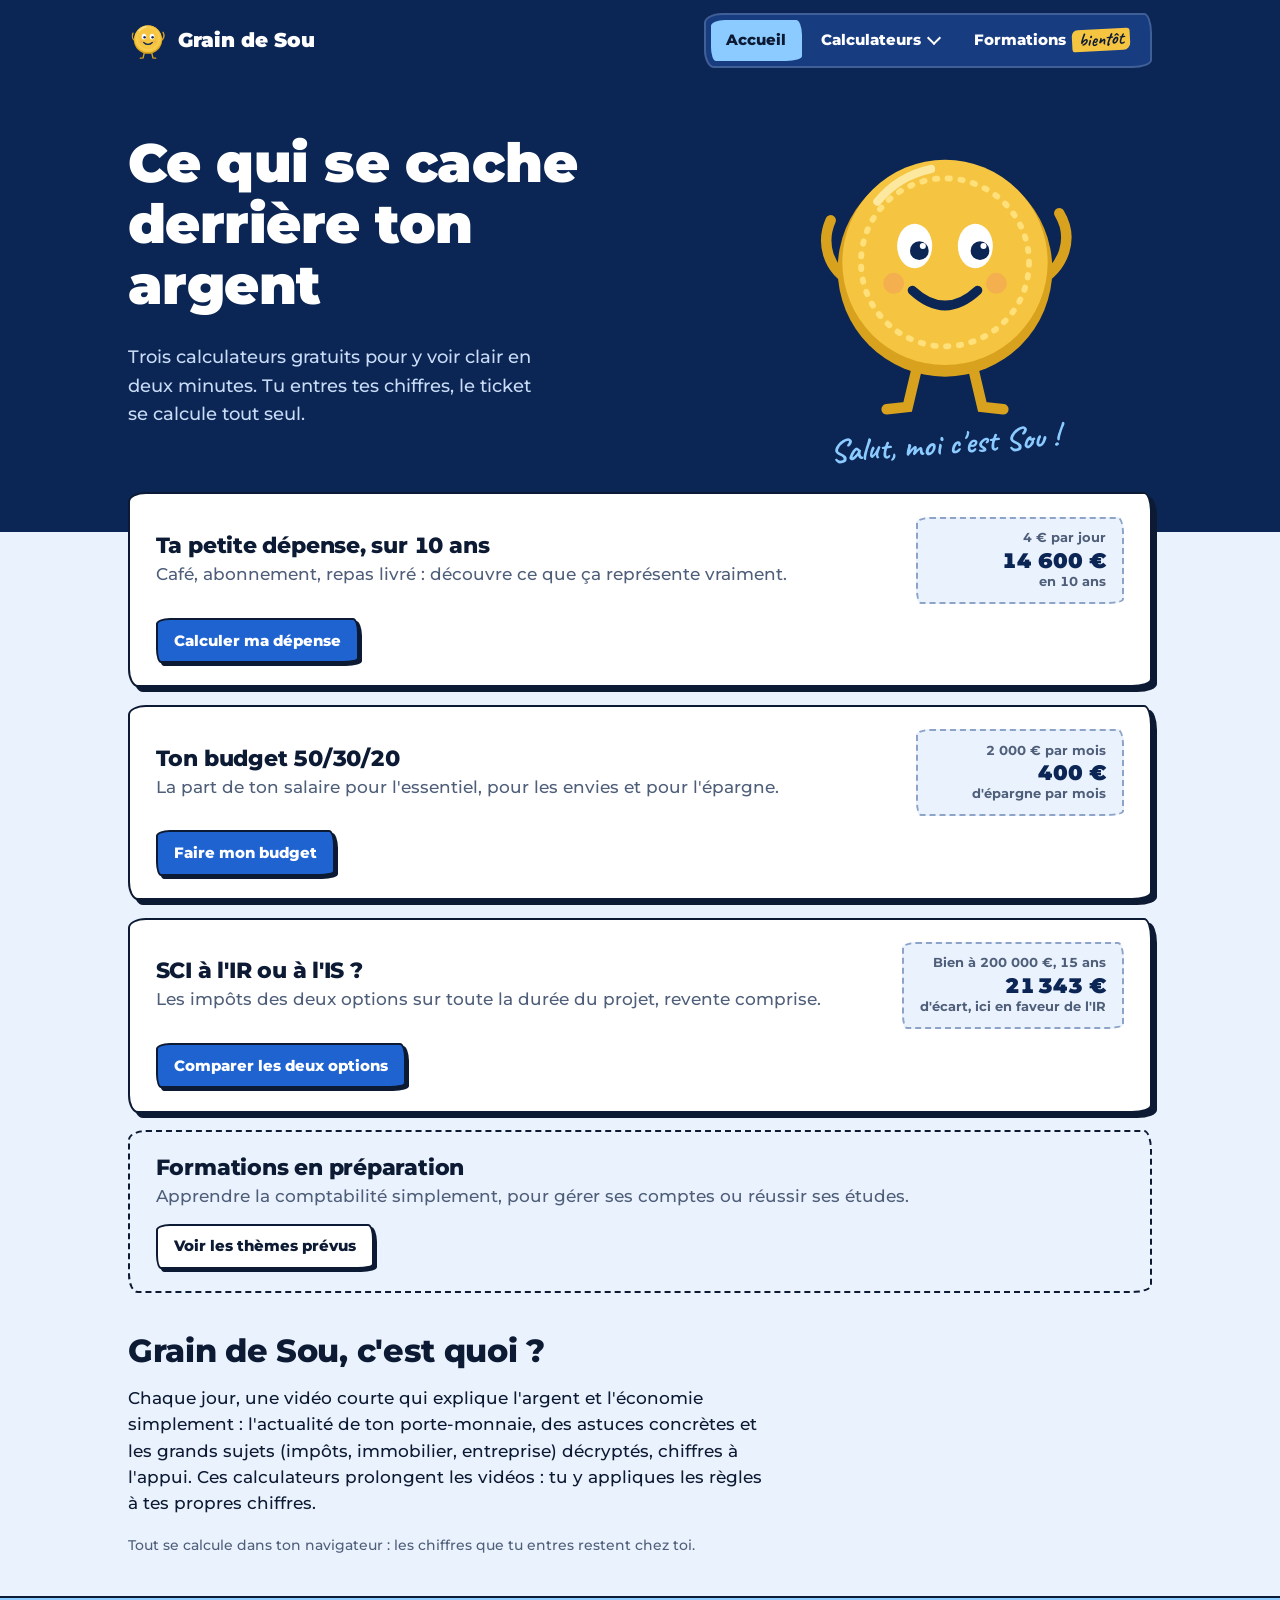
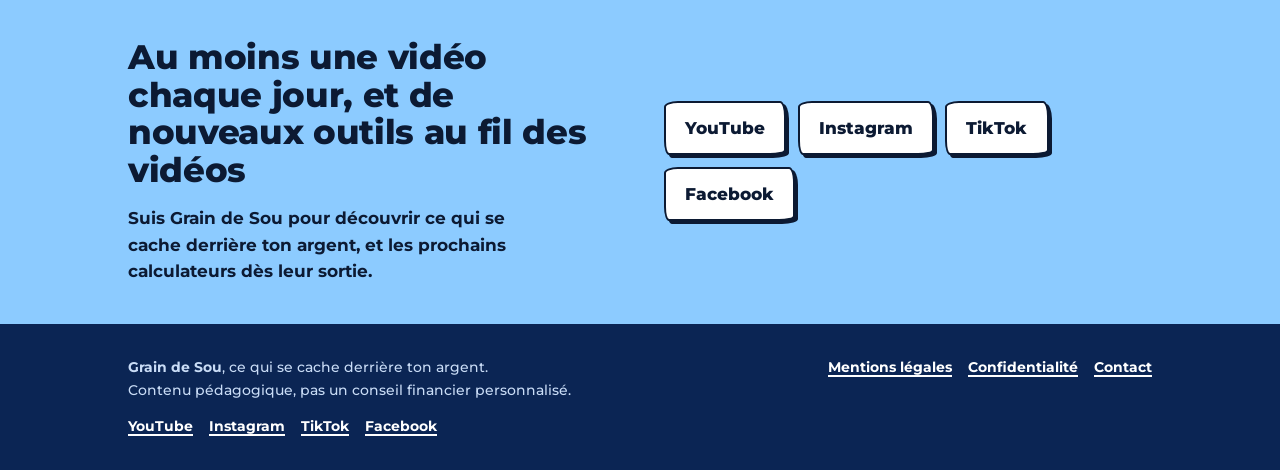
==== commit 54c5aa7d: "Formations plus sobres, publics élargis ; petites dépenses : ma dépense et nombre de fois ; bande du" ====
--- a/index.html
+++ b/index.html
@@ -85,8 +85,8 @@
     <span class="bouton petit-bouton">Comparer les deux options</span>
   </a>
   <a class="outil-ligne bientot" href="formations/">
-    <div><h2>Les formations arrivent</h2><p>Apprendre la comptabilité simplement, pour gérer ses comptes ou réussir ses examens.</p></div>
-    <span class="bouton petit-bouton secondaire">Découvrir le programme</span>
+    <div><h2>Formations en préparation</h2><p>Apprendre la comptabilité simplement, pour gérer ses comptes ou réussir ses études.</p></div>
+    <span class="bouton petit-bouton secondaire">Voir les thèmes prévus</span>
   </a>
 </div>
 <section class="cadre" style="padding-top:2.5rem"><div class="lecture">
@@ -97,7 +97,7 @@
 <section class="inscription" aria-labelledby="titre-suivre">
   <div class="cadre">
     <div>
-      <h2 id="titre-suivre">Une vidéo chaque jour, de nouveaux outils au fil des vidéos</h2>
+      <h2 id="titre-suivre">Au moins une vidéo chaque jour, et de nouveaux outils au fil des vidéos</h2>
       <p class="promesse">Suis Grain de Sou pour découvrir ce qui se cache derrière ton argent, et les prochains calculateurs dès leur sortie.</p>
     </div>
     <nav class="liens-reseaux" aria-label="Grain de Sou sur les réseaux"><a class="bouton secondaire" href="https://www.youtube.com/@graindesou" rel="noopener">YouTube</a><a class="bouton secondaire" href="https://www.instagram.com/graindesou" rel="noopener">Instagram</a><a class="bouton secondaire" href="https://www.tiktok.com/@graindesou" rel="noopener">TikTok</a><a class="bouton secondaire" href="https://www.facebook.com/profile.php?id=1434997603028314" rel="noopener">Facebook</a></nav>
--- a/assets/style.css
+++ b/assets/style.css
@@ -203,6 +203,10 @@
 }
 .raccourcis button:hover { transform: translate(-1px, -1px); box-shadow: 3px 3px 0 var(--encre); }
 .raccourcis button[aria-pressed="true"] { background: var(--or); }
+.raccourcis button.ajout { border-style: dashed; box-shadow: none; }
+.raccourcis button.ajout[aria-pressed="true"] { border-style: solid; box-shadow: 2px 2px 0 var(--encre); }
+.frequence { display: flex; flex-wrap: wrap; align-items: flex-end; gap: .8rem 1.2rem; }
+.unite.petite { width: 9rem; }
 
 .choix { display: flex; flex-wrap: wrap; gap: .5rem; }
 .choix label { display: inline-flex; align-items: center; gap: .4rem; border: 2px solid var(--champ); border-radius: var(--main-levee-bouton); padding: .45rem .75rem; font-weight: 700; font-size: .92rem; cursor: pointer; background: #fff; }
